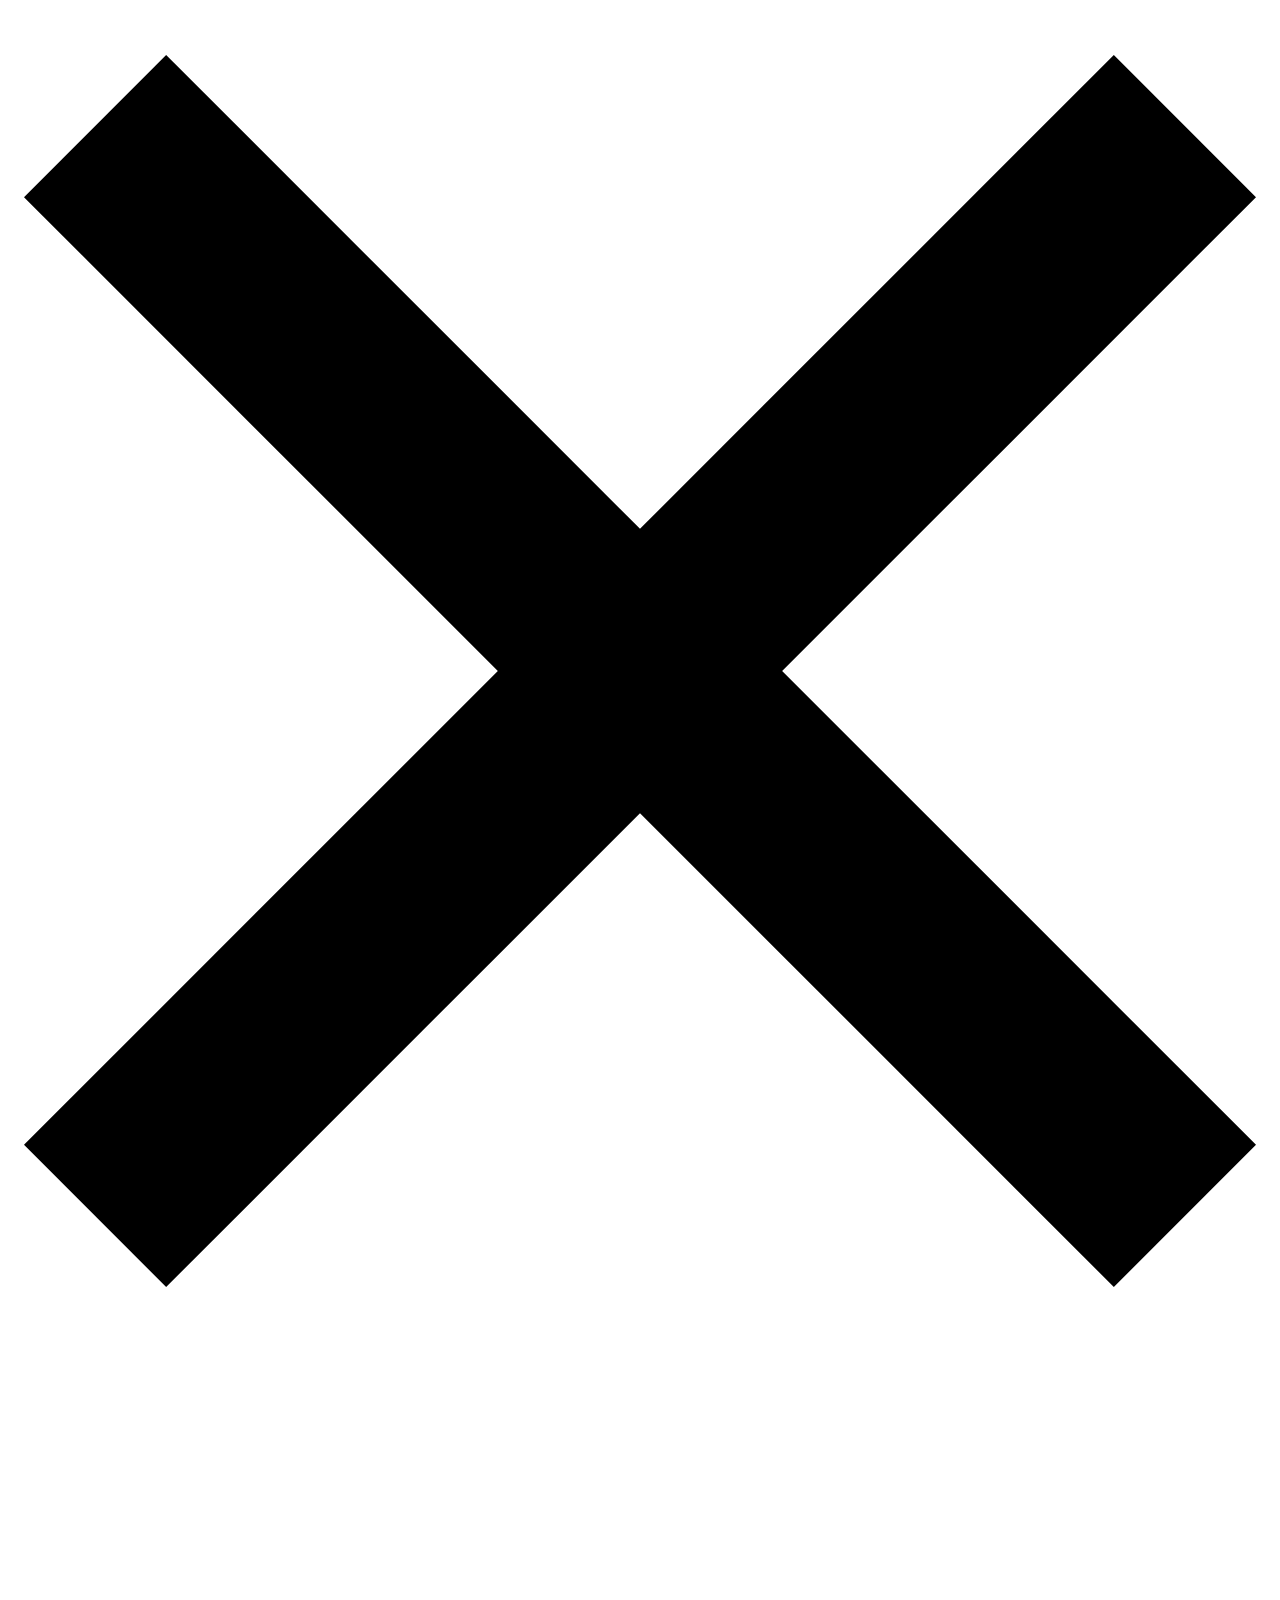
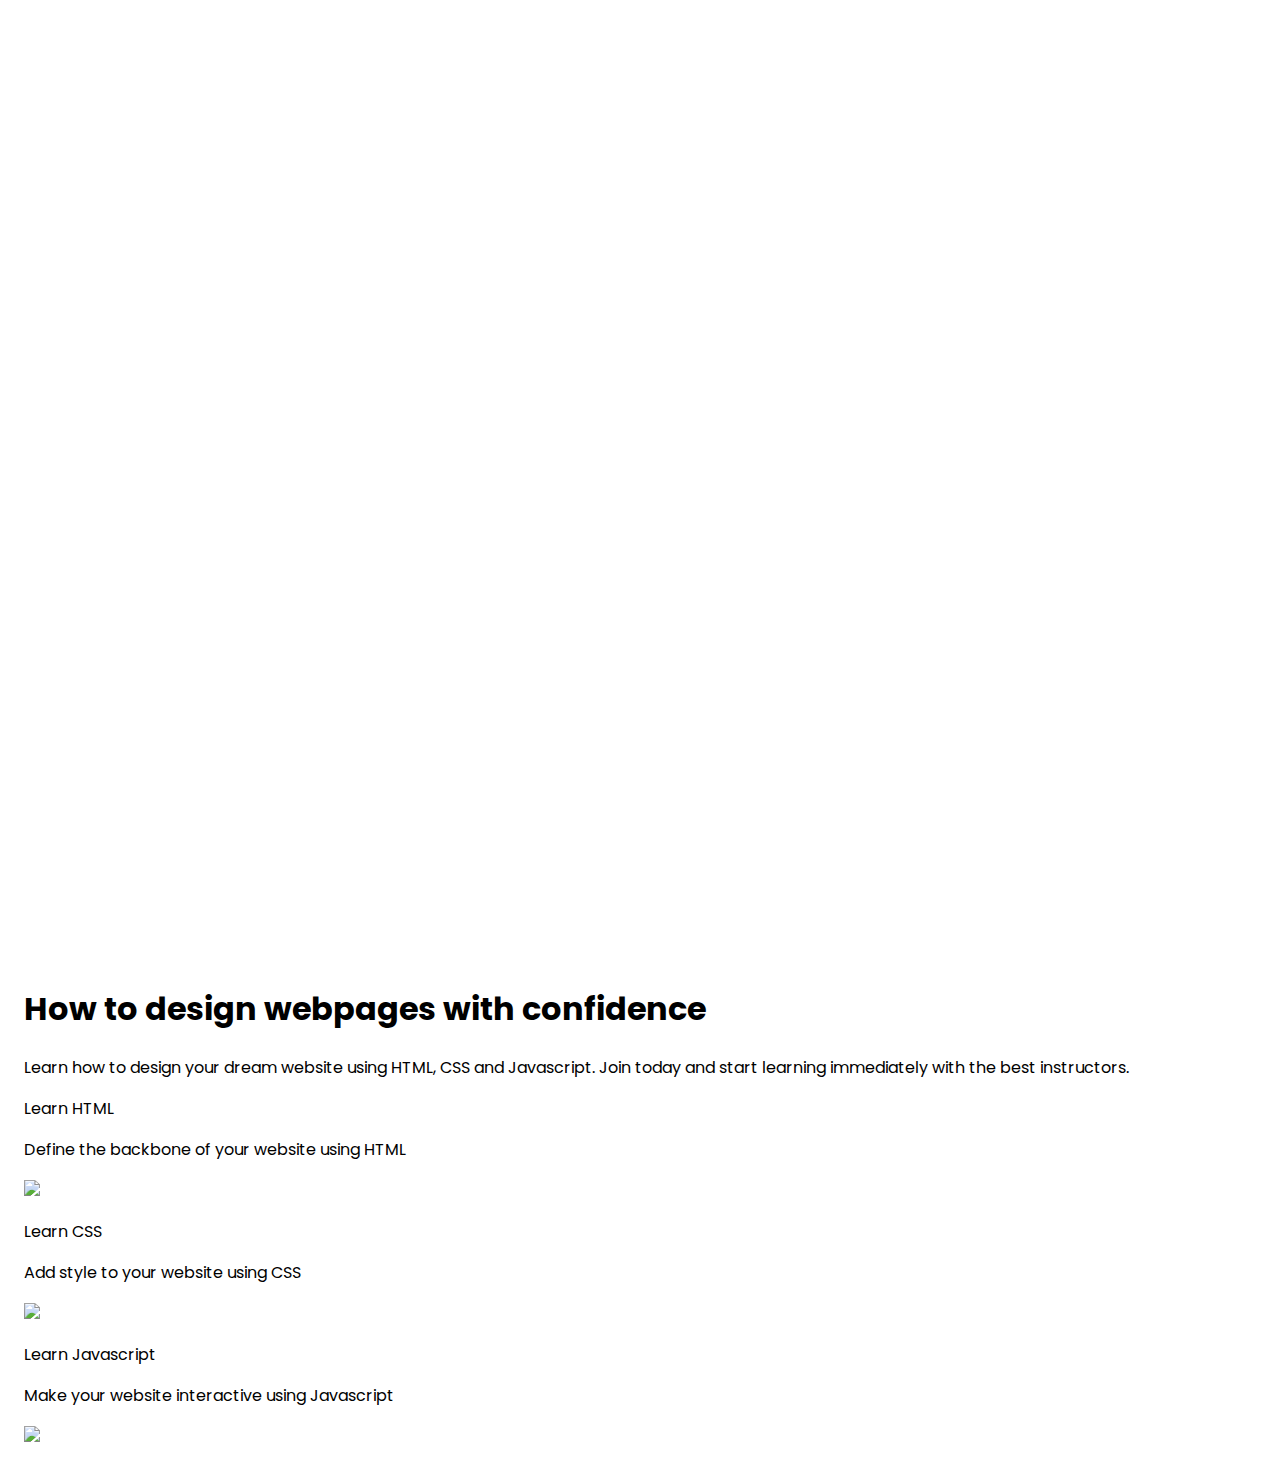
==== 4/index.html @ 7162c91f "edit code file" ====
<!DOCTYPE html>
<html lang="en">
<head>
    <title>Codeschool</title>
    <link rel="stylesheet" href="style.css" />
    <link rel="preconnect" href="https://fonts.googleapis.com">
    <link rel="preconnect" href="https://fonts.gstatic.com" crossorigin>
    <link href="https://fonts.googleapis.com/css2?family=Poppins:wght@400;700&display=swap" rel="stylesheet">
</head>
<body>
    <div class="hero-image"></div>
    <div class="wrapper">
        <header>
            <a href="#" class="logo">c&lt;&gt;deschool</a>
            <nav>
                <svg class="close" version="1.1" id="Layer_1" xmlns="http://www.w3.org/2000/svg" xmlns:xlink="http://www.w3.org/1999/xlink" x="0px" y="0px"
            viewBox="0 0 512 512" style="enable-background:new 0 0 512 512;" xml:space="preserve">
            <g>
            <polygon points="512,59.076 452.922,0 256,196.922 59.076,0 0,59.076 196.922,256 0,452.922 59.076,512 256,315.076 452.922,512 
            512,452.922 315.076,256 		"/>
            </g>
                </svg>
                <ul>
                    <li><a href="#">Home</a></li>
                    <li><a href="#">Pricing</a></li>
                    <li><a href="#">About</a></li>
                </ul>
            </nav>
            <svg class="menu" version="1.1" id="Capa_1" xmlns="http://www.w3.org/2000/svg" xmlns:xlink="http://www.w3.org/1999/xlink" x="0px" y="0px"
	                viewBox="0 0 215.004 215.004" style="enable-background:new 0 0 215.004 215.004;" xml:space="preserve">
                    <g>
	                <path style="fill:#FFFFFF;" d="M209.95,76.254H5.06c-2.792,0-5.06,3.139-5.06,7.017c0,3.867,2.267,7.005,5.06,7.005h204.884
		            c2.787,0,5.06-3.139,5.06-7.005C215.004,79.386,212.731,76.254,209.95,76.254z"/>
	                <path style="fill:#FFFFFF;" d="M5.06,52.881h204.884c2.787,0,5.054-3.133,5.06-7.011c0-3.872-2.273-7.011-5.06-7.011H5.06
		            C2.267,38.859,0,42.004,0,45.87C0,49.749,2.267,52.881,5.06,52.881z"/>
	                <path style="fill:#FFFFFF;" d="M209.95,118.308H5.06c-2.792,0-5.06,3.139-5.06,7.011c0,3.872,2.267,7.005,5.06,7.005h204.884
		            c2.787,0,5.054-3.133,5.06-7.005C215.004,121.441,212.731,118.308,209.95,118.308z"/>
	                <path style="fill:#FFFFFF;" d="M209.95,162.123H5.06c-2.792,0-5.06,3.133-5.06,7.005c0,3.872,2.267,7.017,5.06,7.017h204.884
		            c2.787,0,5.054-3.139,5.06-7.017C215.004,165.249,212.731,162.123,209.95,162.123z"/>
                    </g>
            </svg>
        </header>
        <section class="hero">
            <h1>How to design webpages with confidence</h1>
            <p class="subhead">Learn how to design your dream website using HTML, CSS and Javascript. Join today and start learning immediately with the best instructors.</p>
        </section>
        <section class="content">
            <div class="language">
                <div class="text">
                        <p class="title">Learn HTML</p>
                        <p class="subtitle">Define the backbone of your website using HTML</p>
                </div>
                <div class="picture"><img src="images/html.png" /></div>
            </div>
            <div class="language">
                <div class="text">
                    <p class="title">Learn CSS</p>
                    <p class="subtitle">Add style to your website using CSS</p>
                </div>
                <div class="picture"><img src="images/css.png" /></div>
            </div>
            <div class="language">
                <div class="text">
                    <p class="title">Learn Javascript</p>
                    <p class="subtitle">Make your website interactive using Javascript</p>
                </div>
                <div class="picture"><img src="images/javascript.png" /></div>
            </div>
        </section>
    </div>
</body>
</html>
---- 4/style.css ----
body {
    margin: 1.5em;
    font-family: 'Poppins', sans-serif;
}
a {
    text-decoration: none;
    font-size: 1.3rem;
}
nav ul {
    list-style-type: none;
}
.logo {
    color: white;
}
.hero-image {
    position: absolute;
    top: 0;
    left: 0;
    background: url('images/image.jpg');
    background-size: cover;
    background-position-x: 20%;
    background-position-y: 20%;
    width: 100%;
    height: 100vh;
    z-index: -1;
}

@media only screen and (min-width:920px) {
    nav {
        position: unset;
        display: block;
        width: auto;
        height: auto;
        background: none;
    }
    nav ul {
        display: flex;
        margin: 0;
    }
    nav ul a {
        color: white;
        padding: .5em 1.5em;
    }
    nav ul a:hover {
        text-decoration: underline;
    }
}
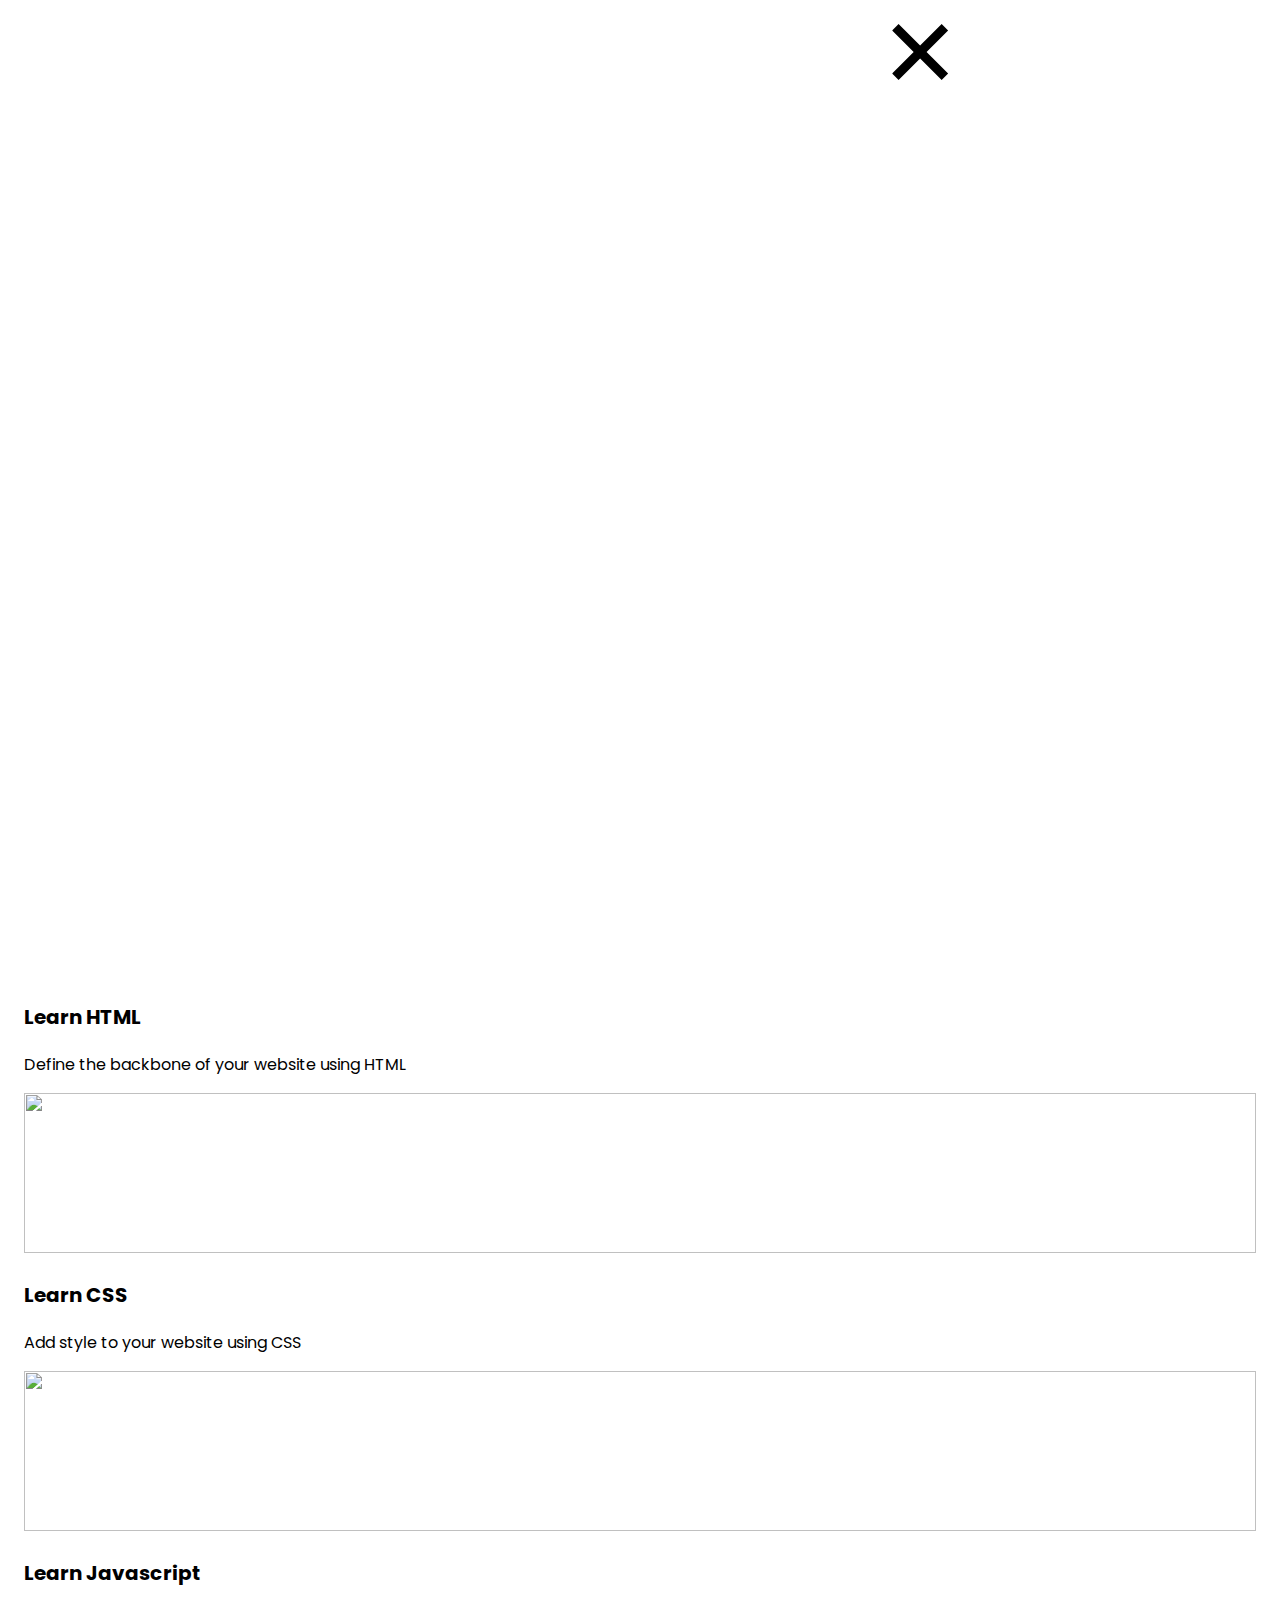
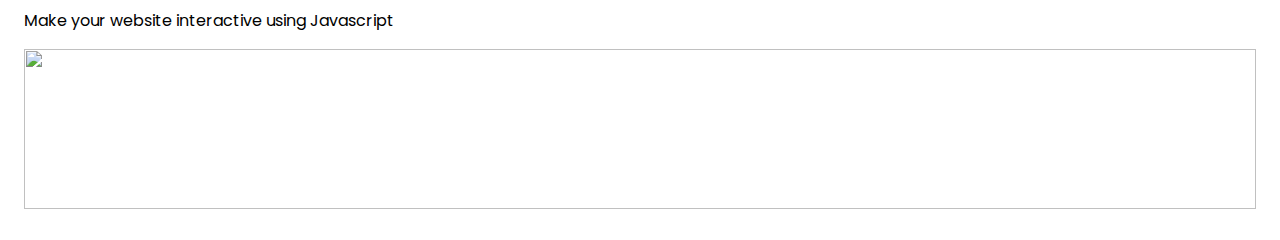
==== commit f1a3c1ef: "edit 3" ====
--- a/4/index.html
+++ b/4/index.html
@@ -68,5 +68,6 @@
             </div>
         </section>
     </div>
+    <script src="javascript.js"></script>
 </body>
 </html>--- a/4/style.css
+++ b/4/style.css
@@ -17,12 +17,75 @@
     top: 0;
     left: 0;
     background: url('images/image.jpg');
-    background-size: cover;
     background-position-x: 20%;
     background-position-y: 20%;
     width: 100%;
     height: 100vh;
     z-index: -1;
+}
+
+.close {
+    width: 3.5em;
+}
+
+nav {
+    position: fixed;
+    right: 0;
+    top: 0;
+    height: 100vh;
+    width: 50%;
+    background: white;
+    z-index: 5;
+    text-transform: uppercase;
+    transform: translateX(100%);
+    transition: transform 0.5s ease-in-out;
+}
+
+nav ul {
+    padding: 0;
+    margin-top: 8em;
+}
+
+nav ul a {
+    color: black;
+    padding: .75em 2em;
+    display: block;
+    width: 100%;
+}
+
+nav ul a:hover {
+    background-color: rgb(240, 240, 240);
+}
+
+.content img {
+    width: 100%;
+    height: 10em;
+    object-fit: cover;
+}
+
+.content .title {
+    font-weight: bold;
+    font-size: 1.25rem;
+}
+
+.menu {
+    width: 2.3em;
+}
+
+header {
+    display: flex;
+    justify-content: space-between;
+}
+
+section.hero {
+    color: white;
+    height: 90vh;
+    margin-bottom: 2em;
+
+}
+
+.open-nav {
+    transform: translateX(0%);
 }
 
 @media only screen and (min-width:920px) {
